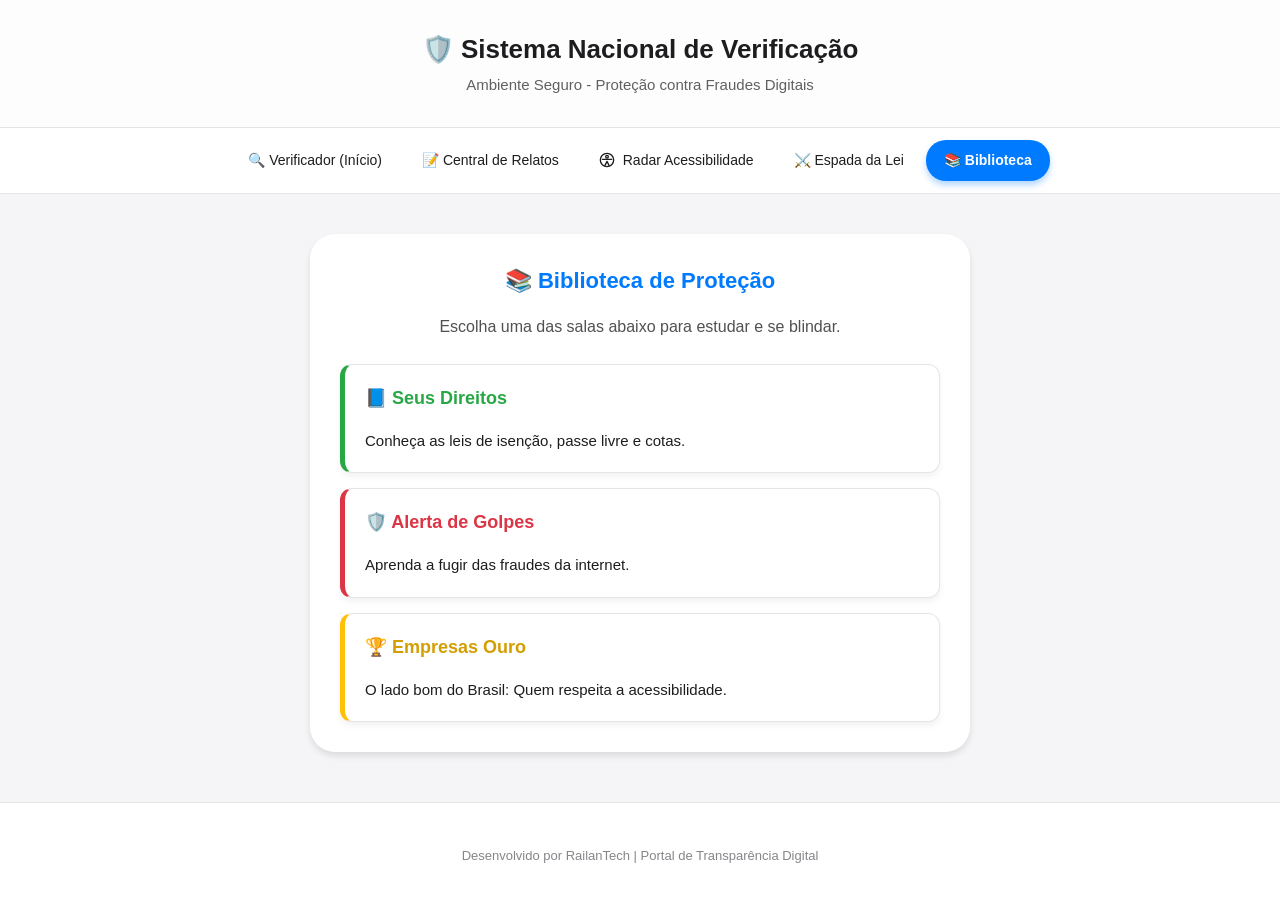
==== biblioteca.html @ 29bcd05a "Create biblioteca.html" ====
<!DOCTYPE html>
<html lang="pt-BR">
<head>
    <meta charset="UTF-8">
    <meta name="viewport" content="width=device-width, initial-scale=1.0">
    <title>Biblioteca Oficial</title>
    <link rel="stylesheet" href="estilo.css">
</head>
<body>
    <div class="header">
        <h1>🛡️ Sistema Nacional de Verificação</h1>
        <p>Ambiente Seguro - Proteção contra Fraudes Digitais</p>
    </div>

    <div class="nav-menu">
        <a href="index.html">🔍 Verificador (Início)</a>
        <a href="reclamacoes.html">📝 Central de Relatos</a>
        <a href="radar.html">
            <svg viewBox="0 0 24 24" width="16" height="16" stroke="currentColor" stroke-width="2" fill="none" stroke-linecap="round" stroke-linejoin="round" style="vertical-align: text-bottom; margin-right: 4px;">
                <circle cx="12" cy="12" r="10"></circle>
                <circle cx="12" cy="7" r="2"></circle>
                <path d="M5 11h14"></path>
                <path d="M9 20l3-6 3 6"></path>
            </svg>
            Radar Acessibilidade
        </a>
        <a href="defesa.html">⚔️ Espada da Lei</a>
        <a href="biblioteca.html" class="ativo">📚 Biblioteca</a>
    </div>

    <div class="container-radar">
        <h2>📚 Biblioteca de Proteção</h2>
        <p class="instrucao">Escolha uma das salas abaixo para estudar e se blindar.</p>

        <a href="direitos.html" style="display: block; text-decoration: none; color: inherit; background-color: #ffffff; border: 1px solid rgba(0,0,0,0.1); border-left: 5px solid #28a745; padding: 20px; margin-bottom: 15px; border-radius: 12px; text-align: left; box-shadow: 0 4px 6px rgba(0,0,0,0.05);">
            <h3 style="margin-top: 0; color: #28a745; font-size: 18px;">📘 Seus Direitos</h3>
            <p style="margin-bottom: 0; font-size: 15px;">Conheça as leis de isenção, passe livre e cotas.</p>
        </a>

        <a href="golpes.html" style="display: block; text-decoration: none; color: inherit; background-color: #ffffff; border: 1px solid rgba(0,0,0,0.1); border-left: 5px solid #dc3545; padding: 20px; margin-bottom: 15px; border-radius: 12px; text-align: left; box-shadow: 0 4px 6px rgba(0,0,0,0.05);">
            <h3 style="margin-top: 0; color: #dc3545; font-size: 18px;">🛡️ Alerta de Golpes</h3>
            <p style="margin-bottom: 0; font-size: 15px;">Aprenda a fugir das fraudes da internet.</p>
        </a>

        <a href="ouro.html" style="display: block; text-decoration: none; color: inherit; background-color: #ffffff; border: 1px solid rgba(0,0,0,0.1); border-left: 5px solid #ffc107; padding: 20px; margin-bottom: 0; border-radius: 12px; text-align: left; box-shadow: 0 4px 6px rgba(0,0,0,0.05);">
            <h3 style="margin-top: 0; color: #d39e00; font-size: 18px;">🏆 Empresas Ouro</h3>
            <p style="margin-bottom: 0; font-size: 15px;">O lado bom do Brasil: Quem respeita a acessibilidade.</p>
        </a>
    </div>

    <div class="footer">
        <p>Desenvolvido por RailanTech | Portal de Transparência Digital</p>
    </div>
</body>
</html>
---- estilo.css ----
/* estilo.css - DESIGN PREMIUM IPHONE UNIFICADO V2 */

/* --- Configuração Geral --- */
:root {
    --cor-principal: #007bff; /* Azul moderno */
    --cor-fundo-claro: #f5f5f7; /* Cinza bem claro, estilo Apple */
    --cor-texto: #1d1d1f; /* Quase preto, mais suave */
    --cor-sucesso: #28a745;
    --cor-perigo: #dc3545;
    --sombra-suave: 0 4px 6px rgba(0, 0, 0, 0.1);
    --sombra-forte: 0 10px 20px rgba(0, 0, 0, 0.15);
    --transicao-suave: all 0.3s cubic-bezier(0.25, 0.8, 0.25, 1); /* Movimento suave e natural */
}

body {
    font-family: -apple-system, BlinkMacSystemFont, "Segoe UI", Roboto, Helvetica, Arial, sans-serif; /* Fonte Premium */
    margin: 0;
    background-color: var(--cor-fundo-claro);
    color: var(--cor-texto);
    line-height: 1.5;
    -webkit-font-smoothing: antialiased; /* Letras mais limpas */
}

/* --- Cabeçalho (Header e cabecalho-radar) --- */
.header, .cabecalho-radar {
    background: rgba(255, 255, 255, 0.8); /* Vidro embaçado (Glassmorphism) */
    backdrop-filter: blur(10px); /* Efeito de borrão atrás */
    color: var(--cor-texto);
    padding: 30px 20px;
    text-align: center;
    border-bottom: 1px solid rgba(0,0,0,0.1);
    position: sticky; /* Fica fixo no topo ao rolar */
    top: 0;
    z-index: 100;
}

.header h1, .cabecalho-radar h1 {
    margin: 0;
    font-size: 26px;
    font-weight: 700;
}

.header p, .cabecalho-radar p {
    margin: 5px 0 0;
    opacity: 0.7;
    font-size: 15px;
}

/* --- Menu de Navegação --- */
.nav-menu, .nav-menu-radar {
    display: flex;
    justify-content: center;
    flex-wrap: wrap; /* Ajusta no celular */
    background-color: #ffffff;
    padding: 10px;
    border-bottom: 1px solid rgba(0,0,0,0.1);
}

.nav-menu a, .nav-menu-radar a {
    color: var(--cor-texto);
    text-decoration: none;
    padding: 10px 18px;
    font-weight: 500;
    font-size: 14px;
    border-radius: 20px; /* Bordas arredondadas nos botões */
    transition: var(--transicao-suave); /* Movimento suave no hover */
    margin: 2px;
}

/* Efeito Hover Premium */
.nav-menu a:hover, .nav-menu-radar a:hover {
    background-color: rgba(0, 123, 255, 0.1); /* Fundo azul bem clarinho no hover */
    color: var(--cor-principal);
}

/* 🌟 A NOVA CLASSE PREMIUM PARA O BOTÃO ATIVO 🌟 */
.nav-menu a.ativo, .nav-menu-radar a.ativo {
    background-color: var(--cor-principal) !important; /* Fundo azul total */
    color: #ffffff !important; /* Texto branco */
    font-weight: 600;
    box-shadow: 0 4px 6px rgba(0, 123, 255, 0.3); /* Sombra suave azul */
}

/* --- Container Principal --- */
.container, .container-radar {
    max-width: 600px;
    margin: 40px auto;
    padding: 30px;
    background-color: #ffffff;
    border-radius: 25px; /* Bordas super arredondadas, estilo iPhone */
    box-shadow: var(--sombra-suave); /* Sombra leve para profundidade 3D */
    text-align: center;
    transition: var(--transicao-suave);
}

/* Efeito 3D sutil ao passar o mouse */
.container:hover, .container-radar:hover {
    box-shadow: var(--sombra-forte);
    transform: translateY(-5px); /* Sobe um pouquinho */
}

.container h2, .container-radar h2 {
    color: var(--cor-principal);
    margin-top: 0;
    font-size: 22px;
}

.container p, .container-radar p.instrucao {
    font-size: 16px;
    color: #515154;
    margin-bottom: 25px;
}

/* --- Caixas de Direitos, Golpes e Ouro (Visual Premium Unificado) --- */
/* Isso substitui os estilos antigos do estilo-radar.css */
div[style*="background-color: #2a2a2a"] {
    background-color: #ffffff !important;
    border: 1px solid rgba(0,0,0,0.1);
    box-shadow: var(--sombra-suave);
    transition: var(--transicao-suave);
}

div[style*="background-color: #2a2a2a"]:hover {
    box-shadow: var(--sombra-forte);
    transform: translateX(5px);
}

div p[style*="color: #ffffff"] {
    color: var(--cor-texto) !important;
}

/* --- Inputs e Botões (Visual Premium) --- */
input[type="text"], select, textarea {
    width: 100%;
    padding: 15px;
    margin-bottom: 20px;
    border: 1px solid rgba(0,0,0,0.1);
    border-radius: 12px; /* Bordas arredondadas */
    background-color: #f5f5f7;
    font-size: 16px;
    box-sizing: border-box; /* Essencial para não quebrar */
    transition: var(--transicao-suave);
}

/* Efeito ao clicar no campo */
input[type="text"]:focus, select:focus, textarea:focus {
    border-color: var(--cor-principal);
    box-shadow: 0 0 0 4px rgba(0, 123, 255, 0.2);
    background-color: #ffffff;
    outline: none;
}

button, .btn-radar, .btn-defesa {
    width: 100%;
    padding: 15px;
    background-color: var(--cor-principal);
    color: white;
    border: none;
    border-radius: 12px;
    font-size: 16px;
    font-weight: 600;
    cursor: pointer;
    transition: var(--transicao-suave);
    box-shadow: 0 4px 6px rgba(0, 123, 255, 0.3);
}

button:hover, .btn-radar:hover, .btn-defesa:hover {
    background-color: #0069d9;
    box-shadow: 0 6px 12px rgba(0, 123, 255, 0.4);
    transform: scale(1.02); /* Aumenta sutilmente */
}

button:active, .btn-radar:active, .btn-defesa:active {
    transform: scale(0.98); /* Diminui sutilmente ao clicar */
}

/* --- Resultados --- */
.resultado {
    margin-top: 25px;
    padding: 20px;
    border-radius: 12px;
    font-size: 16px;
    text-align: left;
    transition: var(--transicao-suave);
    animation: slideIn 0.5s ease; /* Animação ao aparecer */
}

@keyframes slideIn {
    from { opacity: 0; transform: translateY(20px); }
    to { opacity: 1; transform: translateY(0); }
}

.seguro {
    background-color: #d4edda;
    color: #155724;
    border-left: 5px solid var(--cor-sucesso);
}

.perigo {
    background-color: #f8d7da;
    color: #721c24;
    border-left: 5px solid var(--cor-perigo);
}

/* --- Rodapé (Footer) --- */
.footer {
    text-align: center;
    padding: 30px 20px;
    color: #86868b;
    font-size: 13px;
    background-color: #ffffff;
    border-top: 1px solid rgba(0,0,0,0.1);
    margin-top: 50px;
}

/* --- Ajustes para Celular (Responsividade) --- */
@media (max-width: 600px) {
    .header h1, .cabecalho-radar h1 { font-size: 22px; }
    .container, .container-radar { margin: 20px 10px; padding: 20px; border-radius: 20px; }
    .nav-menu, .nav-menu-radar { padding: 5px; }
    .nav-menu a, .nav-menu-radar a { padding: 8px 12px; font-size: 13px; margin: 1px; }
}
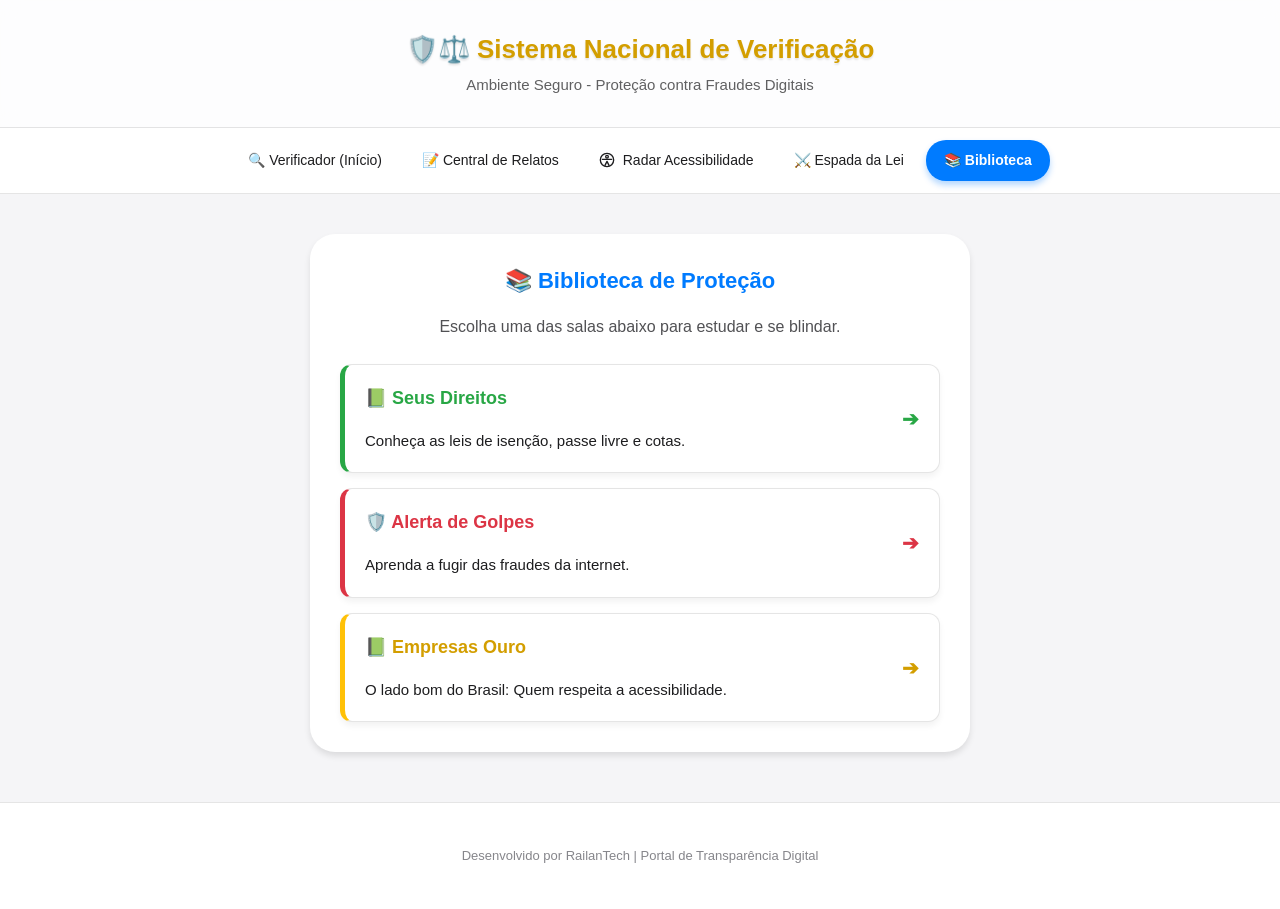
==== commit 317c45f6: "Update biblioteca.html" ====
--- a/biblioteca.html
+++ b/biblioteca.html
@@ -3,12 +3,12 @@
 <head>
     <meta charset="UTF-8">
     <meta name="viewport" content="width=device-width, initial-scale=1.0">
-    <title>Biblioteca Oficial</title>
+    <title>Biblioteca Oficial - Proteção</title>
     <link rel="stylesheet" href="estilo.css">
 </head>
 <body>
     <div class="header">
-        <h1>🛡️ Sistema Nacional de Verificação</h1>
+        <h1 style="color: #d39e00; text-shadow: 0px 2px 2px rgba(0,0,0,0.1);">🛡️⚖️ Sistema Nacional de Verificação</h1>
         <p>Ambiente Seguro - Proteção contra Fraudes Digitais</p>
     </div>
 
@@ -32,19 +32,38 @@
         <h2>📚 Biblioteca de Proteção</h2>
         <p class="instrucao">Escolha uma das salas abaixo para estudar e se blindar.</p>
 
-        <a href="direitos.html" style="display: block; text-decoration: none; color: inherit; background-color: #ffffff; border: 1px solid rgba(0,0,0,0.1); border-left: 5px solid #28a745; padding: 20px; margin-bottom: 15px; border-radius: 12px; text-align: left; box-shadow: 0 4px 6px rgba(0,0,0,0.05);">
-            <h3 style="margin-top: 0; color: #28a745; font-size: 18px;">📘 Seus Direitos</h3>
-            <p style="margin-bottom: 0; font-size: 15px;">Conheça as leis de isenção, passe livre e cotas.</p>
+        <a href="direitos.html" style="display: block; text-decoration: none; color: inherit; background-color: #ffffff; border: 1px solid rgba(0,0,0,0.1); border-left: 5px solid #28a745; padding: 20px; margin-bottom: 15px; border-radius: 12px; text-align: left; box-shadow: 0 4px 6px rgba(0,0,0,0.05); transition: 0.3s;">
+            <div style="display: flex; justify-content: space-between; align-items: center;">
+                <div>
+                    <h3 style="margin-top: 0; color: #28a745; font-size: 18px;">📗 Seus Direitos</h3>
+                    <p style="margin-bottom: 0; font-size: 15px; color: #1d1d1f;">Conheça as leis de isenção, passe livre e cotas.</p>
+                </div>
+                <span style="color: #28a745; font-weight: bold; font-size: 20px;">➔</span>
+            </div>
         </a>
 
-        <a href="golpes.html" style="display: block; text-decoration: none; color: inherit; background-color: #ffffff; border: 1px solid rgba(0,0,0,0.1); border-left: 5px solid #dc3545; padding: 20px; margin-bottom: 15px; border-radius: 12px; text-align: left; box-shadow: 0 4px 6px rgba(0,0,0,0.05);">
-            <h3 style="margin-top: 0; color: #dc3545; font-size: 18px;">🛡️ Alerta de Golpes</h3>
-            <p style="margin-bottom: 0; font-size: 15px;">Aprenda a fugir das fraudes da internet.</p>
+        <a href="golpes.html" style="display: block; text-decoration: none; color: inherit; background-color: #ffffff; border: 1px solid rgba(0,0,0,0.1); border-left: 5px solid #dc3545; padding: 20px; margin-bottom: 15px; border-radius: 12px; text-align: left; box-shadow: 0 4px 6px rgba(0,0,0,0.05); transition: 0.3s;">
+            <div style="display: flex; justify-content: space-between; align-items: center;">
+                <div>
+                    <h3 style="margin-top: 0; color: #dc3545; font-size: 18px;">
+                        <span style="color: #dc3545;">🛡️</span> Alerta de Golpes
+                    </h3>
+                    <p style="margin-bottom: 0; font-size: 15px; color: #1d1d1f;">Aprenda a fugir das fraudes da internet.</p>
+                </div>
+                <span style="color: #dc3545; font-weight: bold; font-size: 20px;">➔</span>
+            </div>
         </a>
 
-        <a href="ouro.html" style="display: block; text-decoration: none; color: inherit; background-color: #ffffff; border: 1px solid rgba(0,0,0,0.1); border-left: 5px solid #ffc107; padding: 20px; margin-bottom: 0; border-radius: 12px; text-align: left; box-shadow: 0 4px 6px rgba(0,0,0,0.05);">
-            <h3 style="margin-top: 0; color: #d39e00; font-size: 18px;">🏆 Empresas Ouro</h3>
-            <p style="margin-bottom: 0; font-size: 15px;">O lado bom do Brasil: Quem respeita a acessibilidade.</p>
+        <a href="ouro.html" style="display: block; text-decoration: none; color: inherit; background-color: #ffffff; border: 1px solid rgba(0,0,0,0.1); border-left: 5px solid #ffc107; padding: 20px; margin-bottom: 0; border-radius: 12px; text-align: left; box-shadow: 0 4px 6px rgba(0,0,0,0.05); transition: 0.3s;">
+            <div style="display: flex; justify-content: space-between; align-items: center;">
+                <div>
+                    <h3 style="margin-top: 0; color: #d39e00; font-size: 18px;">
+                        <span style="color: #d39e00;">📗</span> Empresas Ouro
+                    </h3>
+                    <p style="margin-bottom: 0; font-size: 15px; color: #1d1d1f;">O lado bom do Brasil: Quem respeita a acessibilidade.</p>
+                </div>
+                <span style="color: #d39e00; font-weight: bold; font-size: 20px;">➔</span>
+            </div>
         </a>
     </div>
 
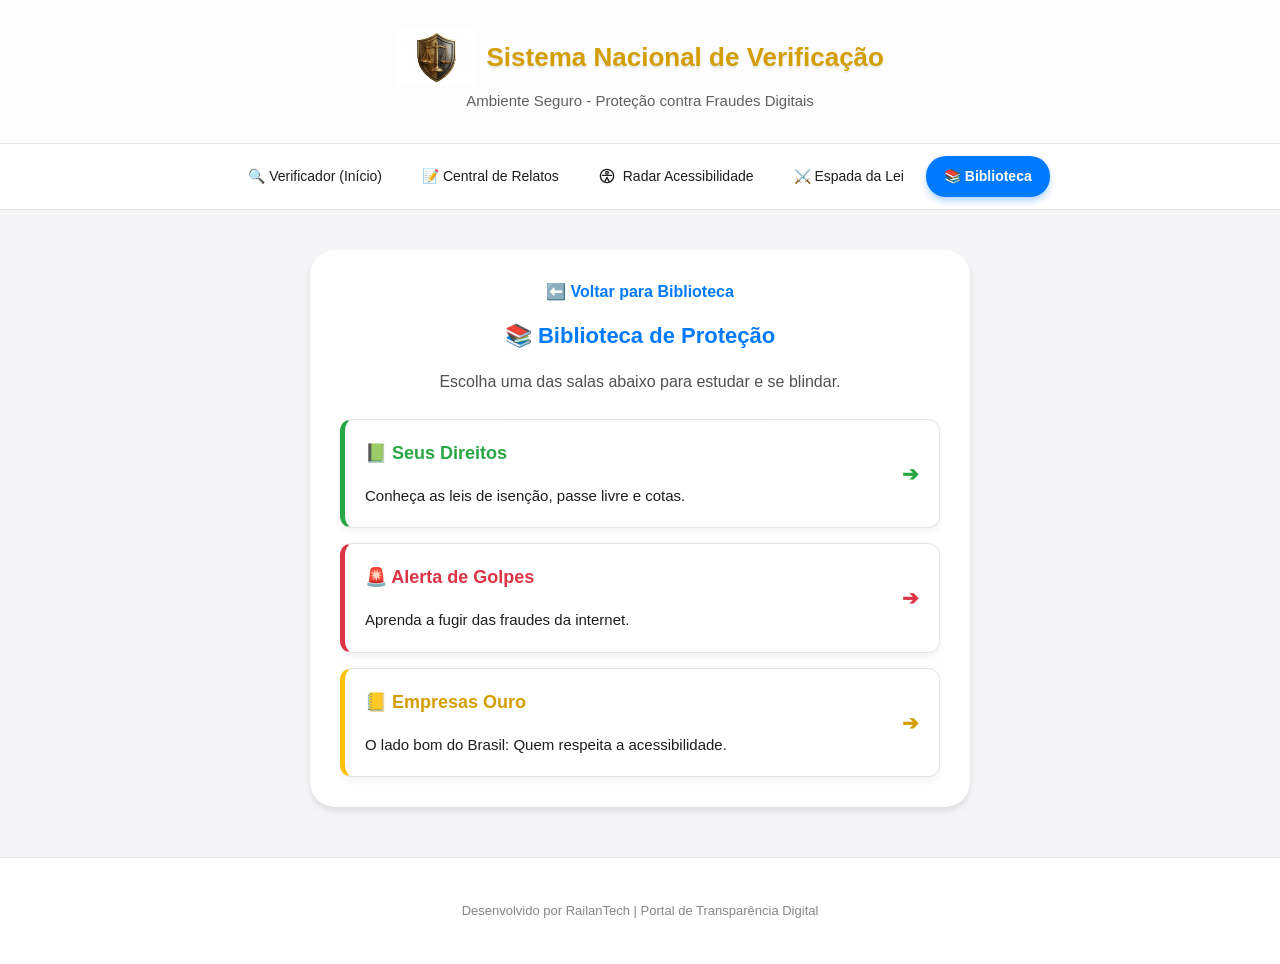
==== commit c0b45983: "Update biblioteca.html" ====
--- a/biblioteca.html
+++ b/biblioteca.html
@@ -8,7 +8,10 @@
 </head>
 <body>
     <div class="header">
-        <h1 style="color: #d39e00; text-shadow: 0px 2px 2px rgba(0,0,0,0.1);">🛡️⚖️ Sistema Nacional de Verificação</h1>
+        <h1 style="color: #d39e00; text-shadow: 0px 2px 2px rgba(0,0,0,0.1); display: flex; align-items: center; justify-content: center; gap: 10px;">
+            <img src="unnamed.jpg" alt="Escudo Oficial" style="height: 55px; mix-blend-mode: multiply;">
+            Sistema Nacional de Verificação
+        </h1>
         <p>Ambiente Seguro - Proteção contra Fraudes Digitais</p>
     </div>
 
@@ -29,6 +32,8 @@
     </div>
 
     <div class="container-radar">
+        <a href="biblioteca.html" style="display: inline-block; margin-bottom: 15px; color: #007bff; text-decoration: none; font-weight: bold; font-size: 16px;">⬅️ Voltar para Biblioteca</a>
+
         <h2>📚 Biblioteca de Proteção</h2>
         <p class="instrucao">Escolha uma das salas abaixo para estudar e se blindar.</p>
 
@@ -45,9 +50,7 @@
         <a href="golpes.html" style="display: block; text-decoration: none; color: inherit; background-color: #ffffff; border: 1px solid rgba(0,0,0,0.1); border-left: 5px solid #dc3545; padding: 20px; margin-bottom: 15px; border-radius: 12px; text-align: left; box-shadow: 0 4px 6px rgba(0,0,0,0.05); transition: 0.3s;">
             <div style="display: flex; justify-content: space-between; align-items: center;">
                 <div>
-                    <h3 style="margin-top: 0; color: #dc3545; font-size: 18px;">
-                        <span style="color: #dc3545;">🛡️</span> Alerta de Golpes
-                    </h3>
+                    <h3 style="margin-top: 0; color: #dc3545; font-size: 18px;">🚨 Alerta de Golpes</h3>
                     <p style="margin-bottom: 0; font-size: 15px; color: #1d1d1f;">Aprenda a fugir das fraudes da internet.</p>
                 </div>
                 <span style="color: #dc3545; font-weight: bold; font-size: 20px;">➔</span>
@@ -57,9 +60,7 @@
         <a href="ouro.html" style="display: block; text-decoration: none; color: inherit; background-color: #ffffff; border: 1px solid rgba(0,0,0,0.1); border-left: 5px solid #ffc107; padding: 20px; margin-bottom: 0; border-radius: 12px; text-align: left; box-shadow: 0 4px 6px rgba(0,0,0,0.05); transition: 0.3s;">
             <div style="display: flex; justify-content: space-between; align-items: center;">
                 <div>
-                    <h3 style="margin-top: 0; color: #d39e00; font-size: 18px;">
-                        <span style="color: #d39e00;">📗</span> Empresas Ouro
-                    </h3>
+                    <h3 style="margin-top: 0; color: #d39e00; font-size: 18px;">📒 Empresas Ouro</h3>
                     <p style="margin-bottom: 0; font-size: 15px; color: #1d1d1f;">O lado bom do Brasil: Quem respeita a acessibilidade.</p>
                 </div>
                 <span style="color: #d39e00; font-weight: bold; font-size: 20px;">➔</span>
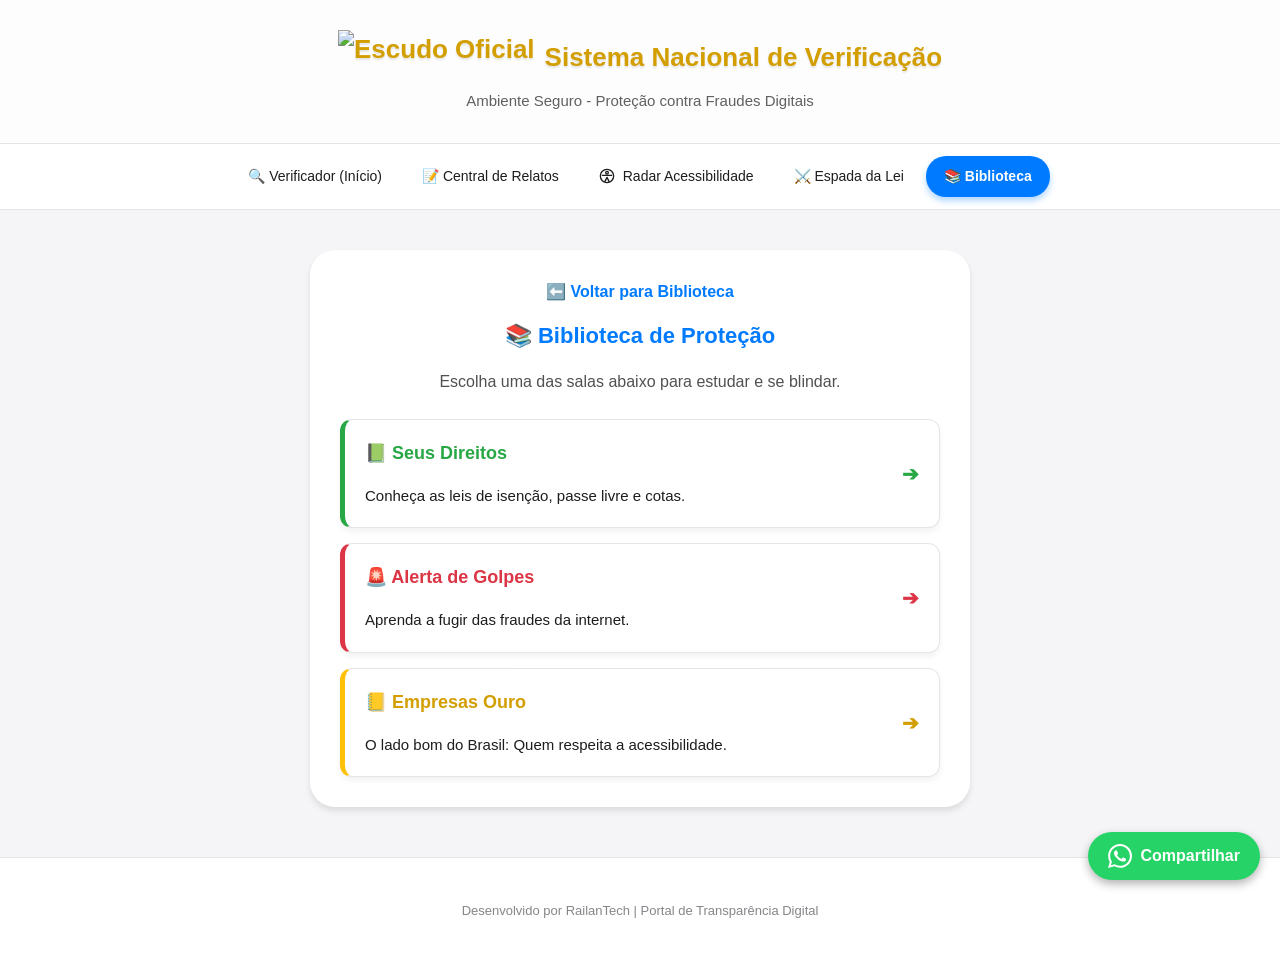
==== commit b279e36a: "Update biblioteca.html" ====
--- a/biblioteca.html
+++ b/biblioteca.html
@@ -9,7 +9,7 @@
 <body>
     <div class="header">
         <h1 style="color: #d39e00; text-shadow: 0px 2px 2px rgba(0,0,0,0.1); display: flex; align-items: center; justify-content: center; gap: 10px;">
-            <img src="unnamed.jpg" alt="Escudo Oficial" style="height: 55px; mix-blend-mode: multiply;">
+            <img src="escudo-sem-fundo.png" alt="Escudo Oficial" style="height: 55px;">
             Sistema Nacional de Verificação
         </h1>
         <p>Ambiente Seguro - Proteção contra Fraudes Digitais</p>
@@ -68,6 +68,13 @@
         </a>
     </div>
 
+    <a href="https://api.whatsapp.com/send?text=🚨%20Cuidado%20com%20fraudes!%20Achei%20esse%20Sistema%20Nacional%20de%20Verificação%20muito%20bom.%20Testa%20aí:%20https://railantech.github.io/" target="_blank" style="position: fixed; bottom: 20px; right: 20px; background-color: #25D366; color: white; border-radius: 50px; padding: 12px 20px; text-decoration: none; font-weight: bold; font-size: 16px; box-shadow: 0 4px 10px rgba(0,0,0,0.3); display: flex; align-items: center; gap: 8px; z-index: 1000; transition: transform 0.2s;">
+        <svg viewBox="0 0 24 24" width="24" height="24" fill="currentColor">
+            <path d="M17.472 14.382c-.297-.149-1.758-.867-2.03-.967-.273-.099-.471-.148-.67.15-.197.297-.767.966-.94 1.164-.173.199-.347.223-.644.075-.297-.15-1.255-.463-2.39-1.475-.883-.788-1.48-1.761-1.653-2.059-.173-.297-.018-.458.13-.606.134-.133.298-.347.446-.52.149-.174.198-.298.298-.497.099-.198.05-.371-.025-.52-.075-.149-.669-1.612-.916-2.207-.242-.579-.487-.5-.669-.51a12.8 12.8 0 0 0-.57-.01c-.198 0-.52.074-.792.372-.272.297-1.04 1.016-1.04 2.479 0 1.462 1.065 2.875 1.213 3.074.149.198 2.096 3.2 5.077 4.487.709.306 1.262.489 1.694.625.712.227 1.36.195 1.871.118.571-.085 1.758-.719 2.006-1.413.248-.694.248-1.289.173-1.413-.074-.124-.272-.198-.57-.347m-5.421 7.403h-.004a9.87 9.87 0 0 1-5.031-1.378l-.361-.214-3.741.982.998-3.648-.235-.374a9.86 9.86 0 0 1-1.51-5.26c.001-5.45 4.436-9.884 9.888-9.884 2.64 0 5.122 1.03 6.988 2.898a9.825 9.825 0 0 1 2.893 6.994c-.003 5.45-4.437 9.884-9.885 9.884m8.413-18.297A11.815 11.815 0 0 0 12.05 0C5.495 0 .16 5.335.157 11.892c0 2.096.547 4.142 1.588 5.945L.057 24l6.305-1.654a11.882 11.882 0 0 0 5.683 1.448h.005c6.554 0 11.89-5.335 11.893-11.893a11.821 11.821 0 0 0-3.48-8.413Z"/>
+        </svg>
+        Compartilhar
+    </a>
+
     <div class="footer">
         <p>Desenvolvido por RailanTech | Portal de Transparência Digital</p>
     </div>
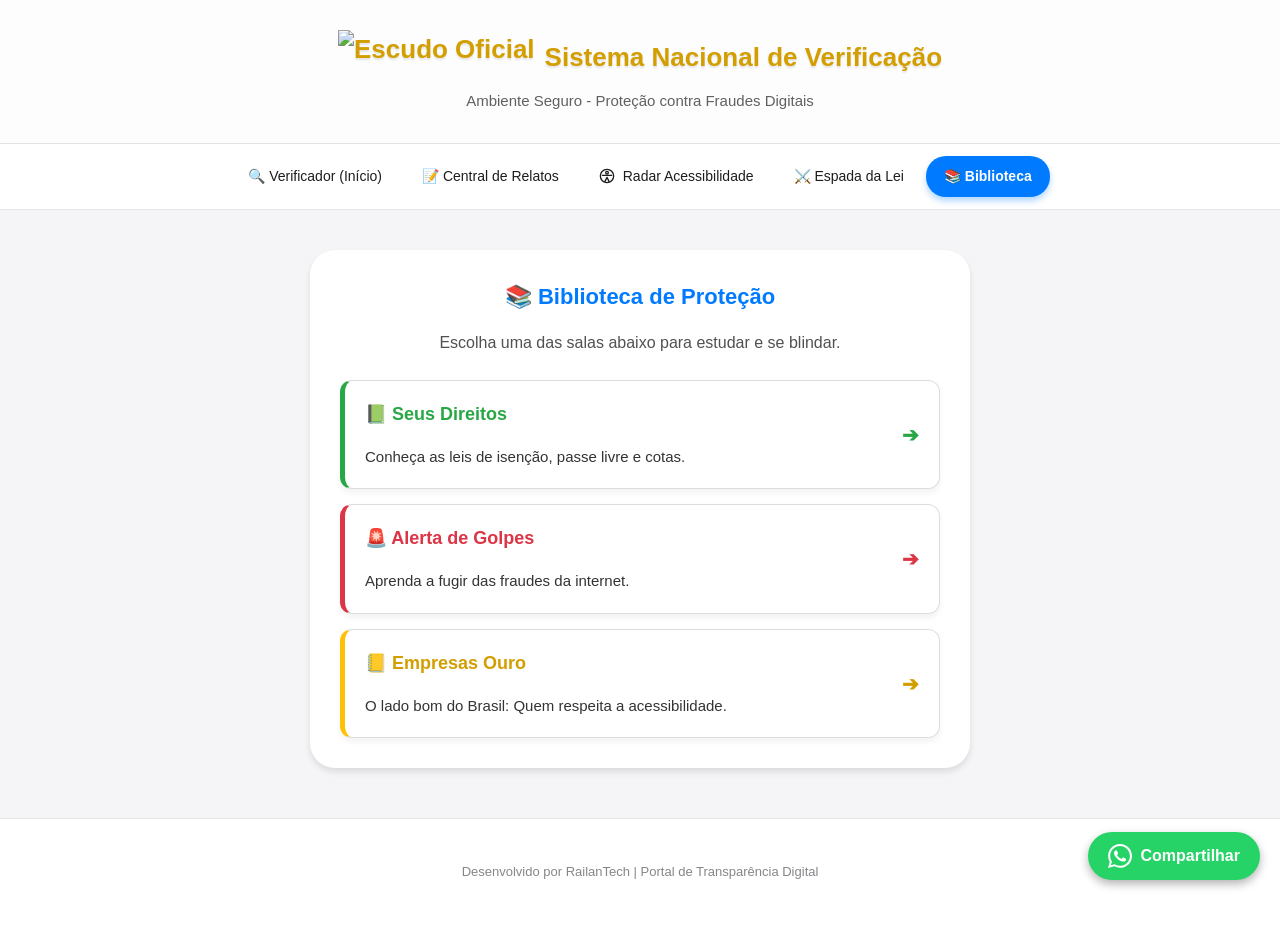
==== commit df5f9d47: "Update biblioteca.html" ====
--- a/biblioteca.html
+++ b/biblioteca.html
@@ -32,36 +32,34 @@
     </div>
 
     <div class="container-radar">
-        <a href="biblioteca.html" style="display: inline-block; margin-bottom: 15px; color: #007bff; text-decoration: none; font-weight: bold; font-size: 16px;">⬅️ Voltar para Biblioteca</a>
-
         <h2>📚 Biblioteca de Proteção</h2>
         <p class="instrucao">Escolha uma das salas abaixo para estudar e se blindar.</p>
 
-        <a href="direitos.html" style="display: block; text-decoration: none; color: inherit; background-color: #ffffff; border: 1px solid rgba(0,0,0,0.1); border-left: 5px solid #28a745; padding: 20px; margin-bottom: 15px; border-radius: 12px; text-align: left; box-shadow: 0 4px 6px rgba(0,0,0,0.05); transition: 0.3s;">
+        <a href="direitos.html" style="display: block; text-decoration: none; background-color: #ffffff; border: 1px solid #ddd; border-left: 5px solid #28a745; padding: 20px; margin-bottom: 15px; border-radius: 12px; text-align: left; box-shadow: 0 4px 6px rgba(0,0,0,0.05);">
             <div style="display: flex; justify-content: space-between; align-items: center;">
                 <div>
                     <h3 style="margin-top: 0; color: #28a745; font-size: 18px;">📗 Seus Direitos</h3>
-                    <p style="margin-bottom: 0; font-size: 15px; color: #1d1d1f;">Conheça as leis de isenção, passe livre e cotas.</p>
+                    <p style="margin-bottom: 0; font-size: 15px; color: #333333;">Conheça as leis de isenção, passe livre e cotas.</p>
                 </div>
                 <span style="color: #28a745; font-weight: bold; font-size: 20px;">➔</span>
             </div>
         </a>
 
-        <a href="golpes.html" style="display: block; text-decoration: none; color: inherit; background-color: #ffffff; border: 1px solid rgba(0,0,0,0.1); border-left: 5px solid #dc3545; padding: 20px; margin-bottom: 15px; border-radius: 12px; text-align: left; box-shadow: 0 4px 6px rgba(0,0,0,0.05); transition: 0.3s;">
+        <a href="golpes.html" style="display: block; text-decoration: none; background-color: #ffffff; border: 1px solid #ddd; border-left: 5px solid #dc3545; padding: 20px; margin-bottom: 15px; border-radius: 12px; text-align: left; box-shadow: 0 4px 6px rgba(0,0,0,0.05);">
             <div style="display: flex; justify-content: space-between; align-items: center;">
                 <div>
                     <h3 style="margin-top: 0; color: #dc3545; font-size: 18px;">🚨 Alerta de Golpes</h3>
-                    <p style="margin-bottom: 0; font-size: 15px; color: #1d1d1f;">Aprenda a fugir das fraudes da internet.</p>
+                    <p style="margin-bottom: 0; font-size: 15px; color: #333333;">Aprenda a fugir das fraudes da internet.</p>
                 </div>
                 <span style="color: #dc3545; font-weight: bold; font-size: 20px;">➔</span>
             </div>
         </a>
 
-        <a href="ouro.html" style="display: block; text-decoration: none; color: inherit; background-color: #ffffff; border: 1px solid rgba(0,0,0,0.1); border-left: 5px solid #ffc107; padding: 20px; margin-bottom: 0; border-radius: 12px; text-align: left; box-shadow: 0 4px 6px rgba(0,0,0,0.05); transition: 0.3s;">
+        <a href="ouro.html" style="display: block; text-decoration: none; background-color: #ffffff; border: 1px solid #ddd; border-left: 5px solid #ffc107; padding: 20px; margin-bottom: 0; border-radius: 12px; text-align: left; box-shadow: 0 4px 6px rgba(0,0,0,0.05);">
             <div style="display: flex; justify-content: space-between; align-items: center;">
                 <div>
                     <h3 style="margin-top: 0; color: #d39e00; font-size: 18px;">📒 Empresas Ouro</h3>
-                    <p style="margin-bottom: 0; font-size: 15px; color: #1d1d1f;">O lado bom do Brasil: Quem respeita a acessibilidade.</p>
+                    <p style="margin-bottom: 0; font-size: 15px; color: #333333;">O lado bom do Brasil: Quem respeita a acessibilidade.</p>
                 </div>
                 <span style="color: #d39e00; font-weight: bold; font-size: 20px;">➔</span>
             </div>
